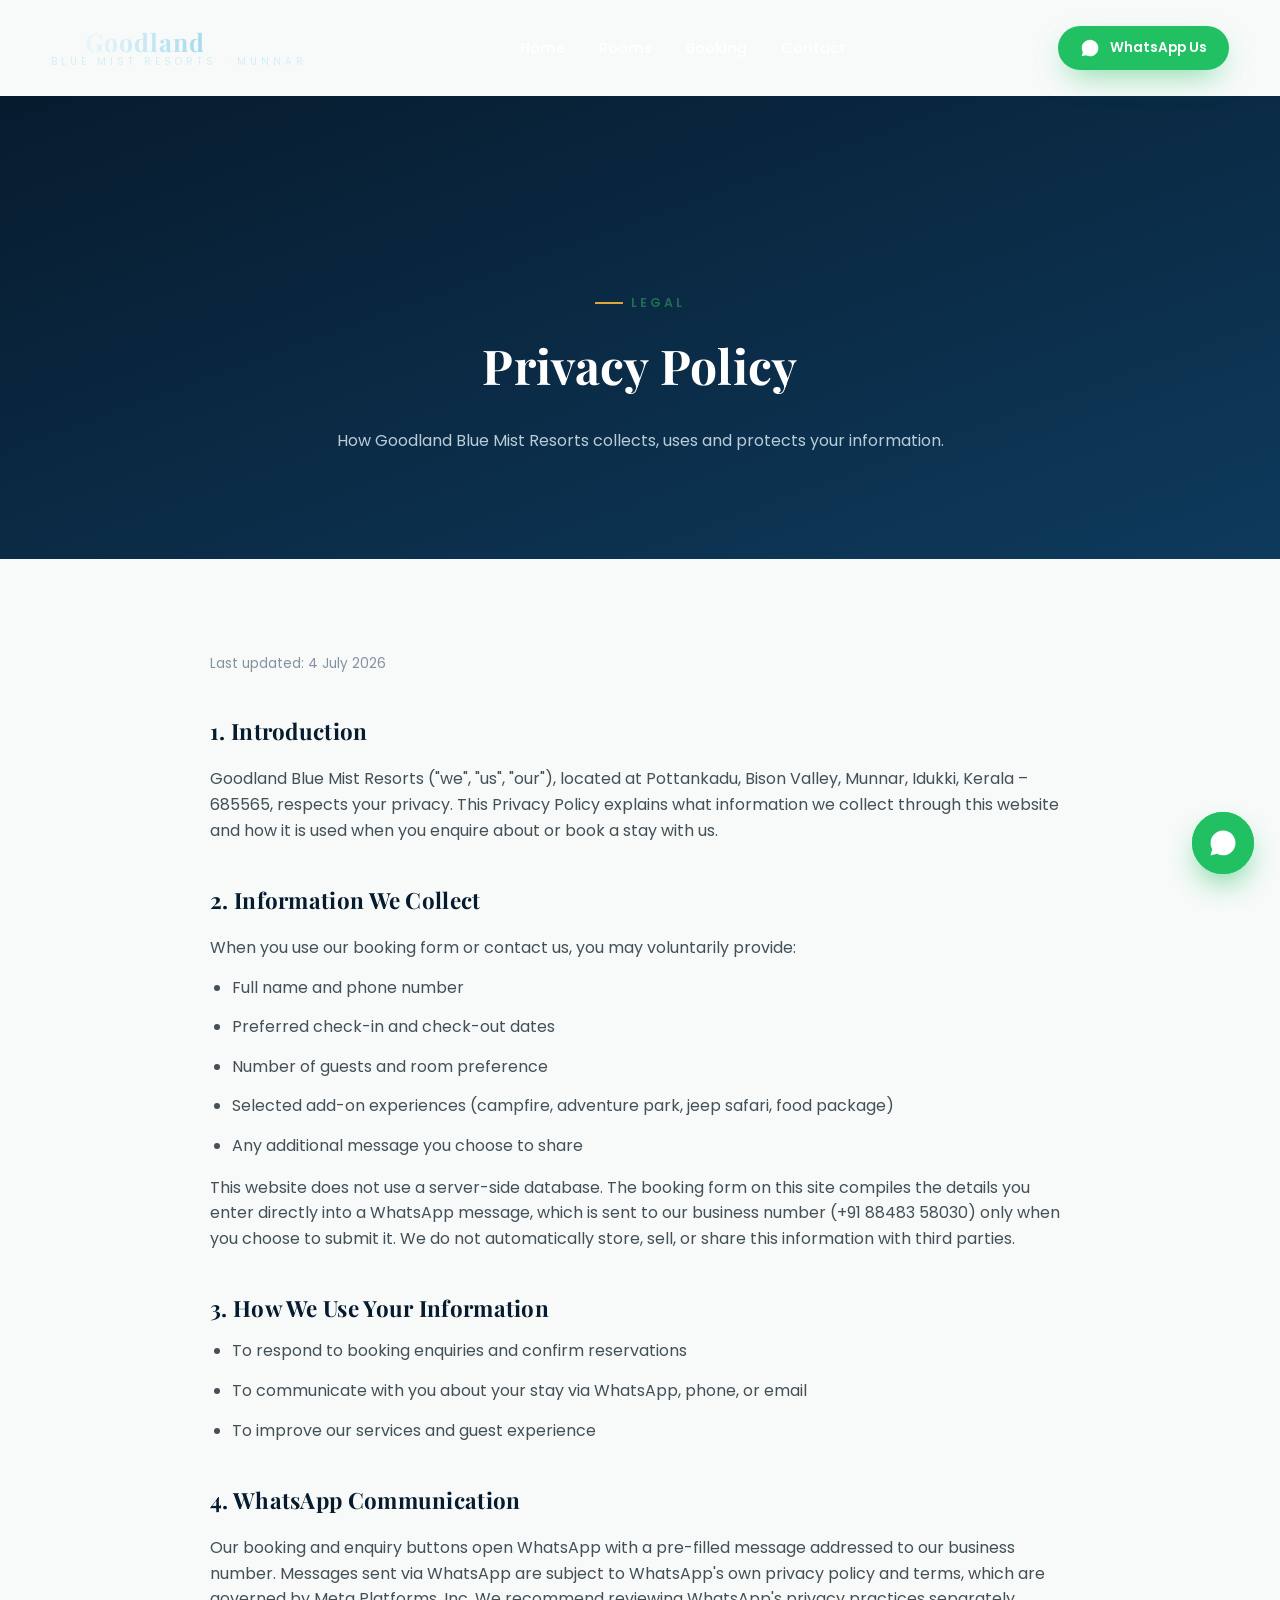
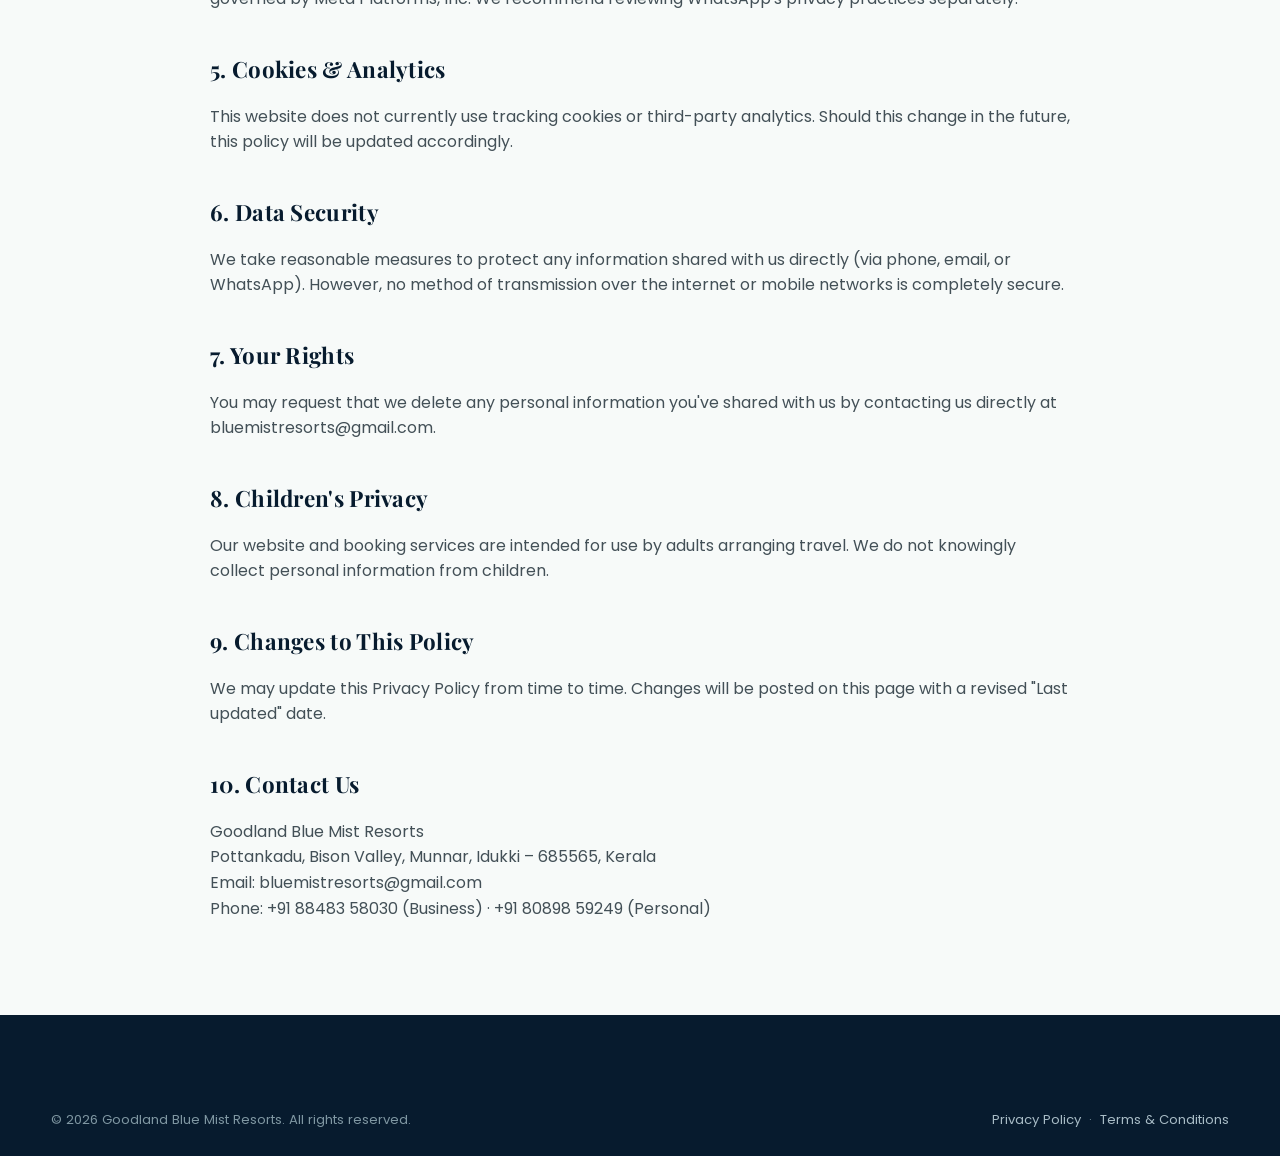
==== privacy-policy.html @ cd5b61a2 "Build animated resort website with WhatsApp booking Adds a full multi-section site for Goodland Blue" ====
<!doctype html>
<html lang="en">
<head>
<meta charset="UTF-8">
<meta name="viewport" content="width=device-width, initial-scale=1.0">
<title>Privacy Policy | Goodland Blue Mist Resorts</title>
<meta name="description" content="Privacy Policy for Goodland Blue Mist Resorts, Munnar.">
<link rel="icon" href="data:image/svg+xml,<svg xmlns=%22http://www.w3.org/2000/svg%22 viewBox=%220 0 100 100%22><text y=%22.9em%22 font-size=%2290%22>⛰️</text></svg>">
<link rel="preconnect" href="https://fonts.googleapis.com">
<link rel="preconnect" href="https://fonts.gstatic.com" crossorigin>
<link href="https://fonts.googleapis.com/css2?family=Playfair+Display:wght@600;700;800&family=Poppins:wght@300;400;500;600;700&display=swap" rel="stylesheet">
<link rel="stylesheet" href="assets/css/style.css">
</head>
<body>

<header class="scrolled" style="position:relative;">
  <div class="container nav-wrap">
    <a href="index.html" class="logo-text">
      <span class="logo-main">
        <svg class="cloud-icon" viewBox="0 0 24 24" fill="none" stroke="currentColor" stroke-width="1.6"><path d="M6.5 19a4.5 4.5 0 0 1-.5-8.98A5.5 5.5 0 0 1 16.9 8.02 4.5 4.5 0 0 1 17.5 17H6.5z"/></svg>
        Goodland
      </span>
      <span class="logo-sub">Blue Mist Resorts · Munnar</span>
    </a>
    <nav class="primary-nav">
      <ul>
        <li><a href="index.html#home">Home</a></li>
        <li><a href="index.html#rooms">Rooms</a></li>
        <li><a href="index.html#booking">Booking</a></li>
        <li><a href="index.html#contact">Contact</a></li>
      </ul>
    </nav>
    <div class="nav-actions">
      <a href="#" class="btn btn-whatsapp" data-wa-cta="Hi Goodland Blue Mist Resorts, I'd like to book a stay.">
        <svg viewBox="0 0 24 24" fill="currentColor"><path d="M12.04 2c-5.5 0-9.96 4.46-9.96 9.96 0 1.76.46 3.45 1.32 4.95L2 22l5.2-1.36a9.9 9.9 0 0 0 4.84 1.24h.01c5.5 0 9.96-4.46 9.96-9.96S17.54 2 12.04 2z"/></svg>
        WhatsApp Us
      </a>
    </div>
    <button class="burger" aria-label="Toggle menu"><span></span><span></span><span></span></button>
  </div>
</header>

<nav class="mobile-nav">
  <a href="index.html#home">Home</a>
  <a href="index.html#rooms">Rooms</a>
  <a href="index.html#booking">Booking</a>
  <a href="index.html#contact">Contact</a>
  <a href="#" class="btn btn-whatsapp" data-wa-cta="Hi Goodland Blue Mist Resorts, I'd like to book a stay.">WhatsApp Us</a>
</nav>

<section class="page-hero">
  <div class="container">
    <div class="eyebrow" style="justify-content:center;">Legal</div>
    <h1>Privacy Policy</h1>
    <p>How Goodland Blue Mist Resorts collects, uses and protects your information.</p>
  </div>
</section>

<section class="legal-content">
  <div class="container">
    <p class="updated">Last updated: 4 July 2026</p>

    <h2>1. Introduction</h2>
    <p>Goodland Blue Mist Resorts ("we", "us", "our"), located at Pottankadu, Bison Valley, Munnar, Idukki, Kerala – 685565, respects your privacy. This Privacy Policy explains what information we collect through this website and how it is used when you enquire about or book a stay with us.</p>

    <h2>2. Information We Collect</h2>
    <p>When you use our booking form or contact us, you may voluntarily provide:</p>
    <ul>
      <li>Full name and phone number</li>
      <li>Preferred check-in and check-out dates</li>
      <li>Number of guests and room preference</li>
      <li>Selected add-on experiences (campfire, adventure park, jeep safari, food package)</li>
      <li>Any additional message you choose to share</li>
    </ul>
    <p>This website does not use a server-side database. The booking form on this site compiles the details you enter directly into a WhatsApp message, which is sent to our business number (+91 88483 58030) only when you choose to submit it. We do not automatically store, sell, or share this information with third parties.</p>

    <h2>3. How We Use Your Information</h2>
    <ul>
      <li>To respond to booking enquiries and confirm reservations</li>
      <li>To communicate with you about your stay via WhatsApp, phone, or email</li>
      <li>To improve our services and guest experience</li>
    </ul>

    <h2>4. WhatsApp Communication</h2>
    <p>Our booking and enquiry buttons open WhatsApp with a pre-filled message addressed to our business number. Messages sent via WhatsApp are subject to WhatsApp's own privacy policy and terms, which are governed by Meta Platforms, Inc. We recommend reviewing WhatsApp's privacy practices separately.</p>

    <h2>5. Cookies & Analytics</h2>
    <p>This website does not currently use tracking cookies or third-party analytics. Should this change in the future, this policy will be updated accordingly.</p>

    <h2>6. Data Security</h2>
    <p>We take reasonable measures to protect any information shared with us directly (via phone, email, or WhatsApp). However, no method of transmission over the internet or mobile networks is completely secure.</p>

    <h2>7. Your Rights</h2>
    <p>You may request that we delete any personal information you've shared with us by contacting us directly at <a href="mailto:bluemistresorts@gmail.com">bluemistresorts@gmail.com</a>.</p>

    <h2>8. Children's Privacy</h2>
    <p>Our website and booking services are intended for use by adults arranging travel. We do not knowingly collect personal information from children.</p>

    <h2>9. Changes to This Policy</h2>
    <p>We may update this Privacy Policy from time to time. Changes will be posted on this page with a revised "Last updated" date.</p>

    <h2>10. Contact Us</h2>
    <p>
      Goodland Blue Mist Resorts<br>
      Pottankadu, Bison Valley, Munnar, Idukki – 685565, Kerala<br>
      Email: <a href="mailto:bluemistresorts@gmail.com">bluemistresorts@gmail.com</a><br>
      Phone: <a href="tel:+918848358030">+91 88483 58030</a> (Business) · <a href="tel:+918089859249">+91 80898 59249</a> (Personal)
    </p>
  </div>
</section>

<footer>
  <div class="container">
    <div class="footer-bottom">
      <span>&copy; <span id="year"></span> Goodland Blue Mist Resorts. All rights reserved.</span>
      <span><a href="privacy-policy.html">Privacy Policy</a> &nbsp;·&nbsp; <a href="terms.html">Terms &amp; Conditions</a></span>
    </div>
  </div>
</footer>

<a href="#" class="wa-float" data-wa-cta="Hi Goodland Blue Mist Resorts, I'd like to book a stay." aria-label="Chat on WhatsApp">
  <svg viewBox="0 0 24 24" fill="currentColor"><path d="M12.04 2c-5.5 0-9.96 4.46-9.96 9.96 0 1.76.46 3.45 1.32 4.95L2 22l5.2-1.36a9.9 9.9 0 0 0 4.84 1.24h.01c5.5 0 9.96-4.46 9.96-9.96S17.54 2 12.04 2z"/></svg>
</a>

<script src="assets/js/main.js"></script>
</body>
</html>
---- assets/css/style.css ----
/* ============================================================
   Goodland Blue Mist Resorts — main stylesheet
   ============================================================ */

:root {
  --deep: #071b2e;
  --deep-2: #0e3a5c;
  --mist: #8fd3e8;
  --mist-soft: #cdeef5;
  --gold: #e0a63a;
  --gold-soft: #f3cd82;
  --forest: #1f6f54;
  --ink: #10222f;
  --paper: #f7faf9;
  --paper-2: #eef4f3;
  --white: #ffffff;
  --shadow: 0 20px 50px -20px rgba(7, 27, 46, 0.35);
  --radius: 18px;
  --ease: cubic-bezier(.2,.7,.2,1);
  --wa-number: 918848358030;
}

* { box-sizing: border-box; }
html { scroll-behavior: smooth; }

body {
  margin: 0;
  font-family: 'Poppins', 'Segoe UI', system-ui, -apple-system, sans-serif;
  color: var(--ink);
  background: var(--paper);
  overflow-x: hidden;
  line-height: 1.6;
}

h1, h2, h3, h4 {
  font-family: 'Playfair Display', Georgia, 'Times New Roman', serif;
  margin: 0 0 .5em;
  color: var(--deep);
  letter-spacing: .3px;
}

a { text-decoration: none; color: inherit; }
ul { margin: 0; padding: 0; list-style: none; }
img { max-width: 100%; display: block; }
button { font-family: inherit; cursor: pointer; }

.container {
  width: min(1180px, 92%);
  margin: 0 auto;
}

.section {
  padding: 110px 0;
  position: relative;
}
.section-alt { background: var(--paper-2); }
.section-dark {
  background: linear-gradient(180deg, var(--deep) 0%, #0a2942 100%);
  color: #dbe9f2;
}
.section-dark h2, .section-dark h3 { color: #fff; }

.eyebrow {
  display: inline-flex;
  align-items: center;
  gap: 8px;
  font-size: .78rem;
  font-weight: 600;
  letter-spacing: 3px;
  text-transform: uppercase;
  color: var(--forest);
  margin-bottom: 14px;
}
.eyebrow::before {
  content: "";
  width: 28px;
  height: 2px;
  background: var(--gold);
  display: inline-block;
}
.section-dark .eyebrow { color: var(--mist); }

.section-head {
  max-width: 640px;
  margin: 0 auto 60px;
  text-align: center;
}
.section-head h2 { font-size: clamp(1.9rem, 3.4vw, 2.7rem); }
.section-head p { color: #4a5b62; font-size: 1.05rem; }
.section-dark .section-head p { color: #b9cdd8; }

/* ---------------- Buttons ---------------- */
.btn {
  display: inline-flex;
  align-items: center;
  gap: 10px;
  padding: 15px 30px;
  border-radius: 100px;
  font-weight: 600;
  font-size: .95rem;
  border: none;
  transition: transform .35s var(--ease), box-shadow .35s var(--ease), background .35s;
  white-space: nowrap;
}
.btn-gold {
  background: linear-gradient(135deg, var(--gold-soft), var(--gold));
  color: var(--deep);
  box-shadow: 0 12px 30px -10px rgba(224, 166, 58, .7);
}
.btn-gold:hover { transform: translateY(-3px) scale(1.02); box-shadow: 0 18px 36px -12px rgba(224, 166, 58, .85); }

.btn-whatsapp {
  background: #21c063;
  color: #fff;
  box-shadow: 0 12px 30px -10px rgba(33, 192, 99, .65);
}
.btn-whatsapp:hover { transform: translateY(-3px) scale(1.02); box-shadow: 0 18px 36px -12px rgba(33, 192, 99, .8); }

.btn-outline {
  background: transparent;
  color: inherit;
  border: 1.5px solid rgba(255,255,255,.6);
}
.btn-outline:hover { background: rgba(255,255,255,.12); transform: translateY(-3px); }

.btn-outline-dark {
  border: 1.5px solid rgba(7,27,46,.25);
  color: var(--deep);
}
.btn-outline-dark:hover { background: rgba(7,27,46,.06); transform: translateY(-3px); }

.btn-block { width: 100%; justify-content: center; }
.btn svg { width: 20px; height: 20px; flex-shrink: 0; }

/* ---------------- Mist decoration ---------------- */
.mist-layer {
  position: absolute;
  inset: 0;
  overflow: hidden;
  pointer-events: none;
  z-index: 0;
}
.mist-blob {
  position: absolute;
  border-radius: 50%;
  filter: blur(60px);
  opacity: .55;
  background: radial-gradient(circle at 30% 30%, rgba(143,211,232,.9), rgba(143,211,232,0) 70%);
  animation: driftMist 22s ease-in-out infinite;
}
.mist-blob.b2 { animation-duration: 28s; animation-delay: -6s; background: radial-gradient(circle at 30% 30%, rgba(224,166,58,.5), rgba(224,166,58,0) 70%); }
.mist-blob.b3 { animation-duration: 34s; animation-delay: -12s; }

@keyframes driftMist {
  0%   { transform: translate(0, 0) scale(1); }
  33%  { transform: translate(4%, -6%) scale(1.08); }
  66%  { transform: translate(-5%, 4%) scale(.96); }
  100% { transform: translate(0, 0) scale(1); }
}

/* ---------------- Preloader ---------------- */
#preloader {
  position: fixed;
  inset: 0;
  z-index: 9999;
  background: var(--deep);
  display: flex;
  align-items: center;
  justify-content: center;
  transition: opacity .6s ease, visibility .6s ease;
}
#preloader.hide { opacity: 0; visibility: hidden; }
.preloader-logo {
  font-family: 'Playfair Display', serif;
  font-size: 1.6rem;
  color: #fff;
  letter-spacing: 2px;
  display: flex;
  flex-direction: column;
  align-items: center;
  gap: 14px;
}
.preloader-ring {
  width: 46px; height: 46px;
  border-radius: 50%;
  border: 3px solid rgba(143,211,232,.25);
  border-top-color: var(--mist);
  animation: spin 1s linear infinite;
}
@keyframes spin { to { transform: rotate(360deg); } }

/* ---------------- Header ---------------- */
header {
  position: fixed;
  top: 0; left: 0; right: 0;
  z-index: 1000;
  padding: 26px 0;
  transition: background .4s var(--ease), padding .4s var(--ease), box-shadow .4s var(--ease);
}
header.scrolled {
  background: rgba(7, 27, 46, .92);
  backdrop-filter: blur(10px);
  padding: 14px 0;
  box-shadow: 0 8px 30px -14px rgba(0,0,0,.5);
}
.nav-wrap {
  display: flex;
  align-items: center;
  justify-content: space-between;
  gap: 20px;
}

.logo-text {
  display: flex;
  flex-direction: column;
  line-height: 1.05;
}
.logo-main {
  font-family: 'Playfair Display', serif;
  font-weight: 700;
  font-size: 1.55rem;
  letter-spacing: 1px;
  background: linear-gradient(100deg, #fff 0%, var(--mist) 25%, var(--gold-soft) 50%, var(--mist) 75%, #fff 100%);
  background-size: 300% auto;
  -webkit-background-clip: text;
  background-clip: text;
  color: transparent;
  animation: shimmer 6s linear infinite;
  display: flex;
  align-items: center;
  gap: 8px;
}
.logo-main .cloud-icon {
  width: 26px; height: 26px;
  animation: floaty 4s ease-in-out infinite;
  flex-shrink: 0;
}
.logo-sub {
  font-size: .62rem;
  letter-spacing: 4px;
  text-transform: uppercase;
  color: var(--mist-soft);
  opacity: .85;
  margin-top: 2px;
}
@keyframes shimmer {
  0% { background-position: 0% 50%; }
  100% { background-position: 300% 50%; }
}
@keyframes floaty {
  0%, 100% { transform: translateY(0); }
  50% { transform: translateY(-5px); }
}

nav.primary-nav ul { display: flex; gap: 34px; align-items: center; }
nav.primary-nav a {
  color: #fff;
  font-size: .92rem;
  font-weight: 500;
  position: relative;
  padding: 6px 0;
}
nav.primary-nav a::after {
  content: "";
  position: absolute;
  left: 0; bottom: -2px;
  width: 0; height: 2px;
  background: var(--gold);
  transition: width .35s var(--ease);
}
nav.primary-nav a:hover::after, nav.primary-nav a.active::after { width: 100%; }

.nav-actions { display: flex; align-items: center; gap: 16px; }
.nav-actions .btn { padding: 11px 22px; font-size: .85rem; }

.burger {
  display: none;
  width: 34px; height: 24px;
  position: relative;
  background: none;
  border: none;
  z-index: 1200;
}
.burger span {
  position: absolute;
  left: 0; right: 0;
  height: 2px;
  background: #fff;
  border-radius: 2px;
  transition: transform .35s var(--ease), opacity .3s;
}
.burger span:nth-child(1) { top: 0; }
.burger span:nth-child(2) { top: 11px; }
.burger span:nth-child(3) { top: 22px; }
.burger.open span:nth-child(1) { transform: translateY(11px) rotate(45deg); }
.burger.open span:nth-child(2) { opacity: 0; }
.burger.open span:nth-child(3) { transform: translateY(-11px) rotate(-45deg); }

.mobile-nav {
  position: fixed;
  inset: 0;
  background: var(--deep);
  z-index: 1100;
  display: flex;
  flex-direction: column;
  align-items: center;
  justify-content: center;
  gap: 30px;
  transform: translateY(-100%);
  transition: transform .5s var(--ease);
}
.mobile-nav.open { transform: translateY(0); }
.mobile-nav a { color: #fff; font-size: 1.4rem; font-family: 'Playfair Display', serif; }
.mobile-nav .btn { margin-top: 10px; }

/* ---------------- Hero ---------------- */
.hero {
  position: relative;
  min-height: 100svh;
  display: flex;
  align-items: center;
  overflow: hidden;
  color: #fff;
}
.hero-slides {
  position: absolute; inset: 0;
  z-index: -2;
}
.hero-slide {
  position: absolute; inset: 0;
  background-size: cover;
  background-position: center;
  opacity: 0;
  transform: scale(1.12);
  transition: opacity 1.8s ease;
  animation: kenburns 16s ease-in-out infinite;
}
.hero-slide.active { opacity: 1; z-index: -1; }
@keyframes kenburns {
  0% { transform: scale(1.12) translate(0,0); }
  50% { transform: scale(1.22) translate(-1.5%, -1%); }
  100% { transform: scale(1.12) translate(0,0); }
}
.hero::before {
  content: "";
  position: absolute; inset: 0;
  background: linear-gradient(180deg, rgba(7,27,46,.55) 0%, rgba(7,27,46,.45) 45%, rgba(7,27,46,.92) 100%);
  z-index: -1;
}
.hero-mist-svg {
  position: absolute;
  bottom: -2px; left: 0; right: 0;
  z-index: -1;
  opacity: .9;
}
.hero-content {
  padding-top: 90px;
  text-align: center;
  margin: 0 auto;
  max-width: 820px;
}
.hero-badge {
  display: inline-flex;
  align-items: center;
  gap: 8px;
  background: rgba(255,255,255,.12);
  border: 1px solid rgba(255,255,255,.25);
  padding: 8px 18px;
  border-radius: 100px;
  font-size: .8rem;
  letter-spacing: 2px;
  text-transform: uppercase;
  backdrop-filter: blur(6px);
  margin-bottom: 26px;
  animation: fadeUp 1s var(--ease) both;
}
.hero-title {
  font-size: clamp(2.6rem, 6.4vw, 5rem);
  color: #fff;
  font-weight: 700;
  animation: fadeUp 1s .15s var(--ease) both;
}
.hero-title .accent {
  background: linear-gradient(100deg, var(--mist), var(--gold-soft), var(--mist));
  background-size: 300% auto;
  -webkit-background-clip: text;
  background-clip: text;
  color: transparent;
  animation: shimmer 7s linear infinite;
  display: block;
}
.hero-sub {
  font-size: clamp(1rem, 1.6vw, 1.25rem);
  color: #d9e8ee;
  max-width: 560px;
  margin: 22px auto 40px;
  animation: fadeUp 1s .3s var(--ease) both;
}
.hero-ctas {
  display: flex;
  gap: 18px;
  justify-content: center;
  flex-wrap: wrap;
  animation: fadeUp 1s .45s var(--ease) both;
}
.hero-scroll {
  position: absolute;
  bottom: 40px; left: 50%;
  transform: translateX(-50%);
  display: flex; flex-direction: column; align-items: center; gap: 8px;
  font-size: .72rem; letter-spacing: 3px; text-transform: uppercase;
  color: rgba(255,255,255,.75);
  animation: fadeUp 1s .6s var(--ease) both;
}
.hero-scroll .line { width: 1px; height: 40px; background: linear-gradient(180deg, rgba(255,255,255,.9), transparent); animation: scrollLine 2s ease-in-out infinite; }
@keyframes scrollLine { 0% { transform: scaleY(0); transform-origin: top; } 50% { transform: scaleY(1); transform-origin: top; } 51% { transform-origin: bottom; } 100% { transform: scaleY(0); transform-origin: bottom; } }

@keyframes fadeUp {
  from { opacity: 0; transform: translateY(26px); }
  to { opacity: 1; transform: translateY(0); }
}

/* stat strip */
.stats-strip {
  position: relative;
  z-index: 2;
  background: var(--white);
  box-shadow: var(--shadow);
  border-radius: var(--radius);
  margin-top: -70px;
  padding: 40px clamp(20px, 4vw, 60px);
  display: grid;
  grid-template-columns: repeat(4, 1fr);
  gap: 20px;
  text-align: center;
}
.stat h3 {
  font-size: clamp(1.7rem, 3vw, 2.4rem);
  color: var(--deep-2);
  margin-bottom: 4px;
}
.stat span { color: #5b6b72; font-size: .85rem; letter-spacing: .5px; }

/* ---------------- Reveal ---------------- */
.reveal { opacity: 0; transform: translateY(36px); transition: opacity .9s var(--ease), transform .9s var(--ease); }
.reveal.in { opacity: 1; transform: translateY(0); }
.reveal-scale { opacity: 0; transform: scale(.92); transition: opacity .8s var(--ease), transform .8s var(--ease); }
.reveal-scale.in { opacity: 1; transform: scale(1); }
.stagger.in > * { transition-delay: calc(var(--i, 0) * 90ms); }

/* ---------------- About ---------------- */
.about-grid {
  display: grid;
  grid-template-columns: 1.05fr 1fr;
  gap: 60px;
  align-items: center;
}
.about-media { position: relative; }
.about-media .frame-main { border-radius: var(--radius); overflow: hidden; box-shadow: var(--shadow); }
.about-media .frame-main img { transition: transform .8s var(--ease); }
.about-media:hover .frame-main img { transform: scale(1.06); }
.about-media .frame-float {
  position: absolute;
  width: 46%;
  bottom: -36px; right: -30px;
  border-radius: 14px;
  overflow: hidden;
  border: 6px solid var(--paper);
  box-shadow: var(--shadow);
  animation: floaty 6s ease-in-out infinite;
}
.about-text p { color: #435057; margin-bottom: 18px; }
.about-list { display: grid; gap: 14px; margin: 26px 0 32px; }
.about-list li { display: flex; align-items: center; gap: 12px; font-weight: 500; color: var(--deep-2); }
.about-list svg { width: 22px; height: 22px; color: var(--forest); flex-shrink: 0; }
.location-pill {
  display: inline-flex; align-items: center; gap: 10px;
  background: var(--paper-2); padding: 10px 18px; border-radius: 100px;
  font-size: .85rem; color: var(--deep-2); font-weight: 500; margin-bottom: 20px;
}
.location-pill svg { width: 18px; height: 18px; color: var(--gold); }

/* ---------------- Experiences ---------------- */
.exp-grid {
  display: grid;
  grid-template-columns: repeat(5, 1fr);
  gap: 22px;
}
.exp-card {
  background: var(--white);
  border-radius: var(--radius);
  padding: 34px 24px;
  text-align: center;
  box-shadow: 0 14px 34px -18px rgba(7,27,46,.18);
  transition: transform .45s var(--ease), box-shadow .45s var(--ease);
  position: relative;
  overflow: hidden;
}
.exp-card::before {
  content: "";
  position: absolute; inset: 0;
  background: linear-gradient(160deg, rgba(143,211,232,.12), rgba(224,166,58,.08));
  opacity: 0;
  transition: opacity .4s;
}
.exp-card:hover { transform: translateY(-10px); box-shadow: 0 26px 46px -18px rgba(7,27,46,.28); }
.exp-card:hover::before { opacity: 1; }
.exp-icon {
  width: 74px; height: 74px;
  margin: 0 auto 20px;
  border-radius: 50%;
  display: flex; align-items: center; justify-content: center;
  background: linear-gradient(135deg, var(--mist-soft), var(--paper-2));
  color: var(--deep-2);
  transition: transform .5s var(--ease), background .5s;
  position: relative;
  z-index: 1;
}
.exp-card:hover .exp-icon { transform: rotate(-8deg) scale(1.1); background: linear-gradient(135deg, var(--gold-soft), var(--mist-soft)); }
.exp-icon svg { width: 34px; height: 34px; }
.exp-card h3 { font-size: 1.1rem; position: relative; z-index: 1; }
.exp-card p { color: #5c6a70; font-size: .88rem; margin-bottom: 18px; position: relative; z-index: 1; }
.exp-link { font-size: .82rem; font-weight: 600; color: var(--forest); display: inline-flex; align-items: center; gap: 6px; position: relative; z-index: 1; }
.exp-link svg { width: 16px; height: 16px; transition: transform .3s; }
.exp-card:hover .exp-link svg { transform: translateX(4px); }

/* ---------------- Rooms ---------------- */
.room-tabs { display: flex; justify-content: center; gap: 10px; margin-bottom: 46px; flex-wrap: wrap; }
.room-tab {
  padding: 10px 22px; border-radius: 100px; border: 1.5px solid rgba(7,27,46,.15);
  background: transparent; font-weight: 600; font-size: .85rem; color: var(--deep-2);
  transition: all .35s var(--ease);
}
.room-tab.active, .room-tab:hover { background: var(--deep-2); color: #fff; border-color: var(--deep-2); }

.gallery-grid {
  display: grid;
  grid-template-columns: repeat(4, 1fr);
  grid-auto-rows: 190px;
  gap: 16px;
}
.gallery-grid figure {
  position: relative;
  overflow: hidden;
  border-radius: 14px;
  margin: 0;
  cursor: pointer;
  grid-column: span 1;
  grid-row: span 1;
}
.gallery-grid figure.wide { grid-column: span 2; }
.gallery-grid figure.tall { grid-row: span 2; }
.gallery-grid img {
  width: 100%; height: 100%; object-fit: cover;
  transition: transform .7s var(--ease), filter .5s;
}
.gallery-grid figure:hover img { transform: scale(1.1); }
.gallery-grid figcaption {
  position: absolute; left: 0; right: 0; bottom: 0;
  padding: 16px;
  background: linear-gradient(180deg, transparent, rgba(7,27,46,.85));
  color: #fff; font-size: .85rem; font-weight: 500;
  transform: translateY(100%);
  transition: transform .4s var(--ease);
}
.gallery-grid figure:hover figcaption { transform: translateY(0); }
.gallery-grid .zoom-hint {
  position: absolute; top: 14px; right: 14px;
  width: 34px; height: 34px; border-radius: 50%;
  background: rgba(255,255,255,.85);
  display: flex; align-items: center; justify-content: center;
  opacity: 0; transform: scale(.7);
  transition: all .35s var(--ease);
}
.gallery-grid figure:hover .zoom-hint { opacity: 1; transform: scale(1); }
.gallery-grid .zoom-hint svg { width: 16px; height: 16px; color: var(--deep); }

.room-panel { display: none; }
.room-panel.active { display: grid; }

/* ---------------- Amenities strip in rooms ---------------- */
.amenity-row {
  display: flex;
  flex-wrap: wrap;
  gap: 14px;
  justify-content: center;
  margin-top: 50px;
}
.amenity-chip {
  display: flex; align-items: center; gap: 10px;
  background: var(--white); padding: 12px 20px; border-radius: 100px;
  box-shadow: 0 8px 22px -14px rgba(7,27,46,.25);
  font-size: .85rem; font-weight: 500; color: var(--deep-2);
}
.amenity-chip svg { width: 20px; height: 20px; color: var(--gold); }

/* ---------------- Lightbox ---------------- */
.lightbox {
  position: fixed; inset: 0; z-index: 3000;
  background: rgba(3,12,20,.94);
  display: flex; align-items: center; justify-content: center;
  opacity: 0; visibility: hidden;
  transition: opacity .35s ease, visibility .35s ease;
}
.lightbox.open { opacity: 1; visibility: visible; }
.lightbox img { max-width: 88vw; max-height: 82vh; border-radius: 10px; box-shadow: 0 30px 60px rgba(0,0,0,.5); }
.lightbox-close, .lightbox-nav {
  position: absolute;
  background: rgba(255,255,255,.1);
  border: 1px solid rgba(255,255,255,.25);
  color: #fff;
  width: 46px; height: 46px;
  border-radius: 50%;
  display: flex; align-items: center; justify-content: center;
  transition: background .3s;
}
.lightbox-close:hover, .lightbox-nav:hover { background: rgba(255,255,255,.25); }
.lightbox-close { top: 26px; right: 26px; }
.lightbox-nav.prev { left: 26px; top: 50%; transform: translateY(-50%); }
.lightbox-nav.next { right: 26px; top: 50%; transform: translateY(-50%); }
.lightbox-nav svg, .lightbox-close svg { width: 22px; height: 22px; }

/* ---------------- Booking ---------------- */
.booking-wrap {
  display: grid;
  grid-template-columns: .9fr 1.1fr;
  gap: 0;
  border-radius: 24px;
  overflow: hidden;
  box-shadow: var(--shadow);
}
.booking-info {
  background: linear-gradient(160deg, var(--deep) 0%, var(--deep-2) 100%);
  color: #fff;
  padding: 56px 44px;
  position: relative;
}
.booking-info h3 { color: #fff; font-size: 1.7rem; }
.booking-info p { color: #c9dbe4; margin-bottom: 30px; }
.booking-contact { display: grid; gap: 20px; margin-bottom: 30px; }
.booking-contact li, .booking-contact a { display: flex; align-items: center; gap: 14px; }
.booking-contact .ic {
  width: 42px; height: 42px; border-radius: 50%;
  background: rgba(255,255,255,.1);
  display: flex; align-items: center; justify-content: center;
  flex-shrink: 0;
}
.booking-contact .ic svg { width: 20px; height: 20px; color: var(--mist); }
.booking-contact .label { font-size: .72rem; text-transform: uppercase; letter-spacing: 1.5px; color: #9fc0cd; }
.booking-contact .value { font-weight: 600; }

.booking-form {
  background: var(--white);
  padding: 56px 44px;
}
.form-row { display: grid; grid-template-columns: 1fr 1fr; gap: 18px; margin-bottom: 18px; }
.field { display: flex; flex-direction: column; gap: 8px; }
.field label { font-size: .8rem; font-weight: 600; color: var(--deep-2); }
.field input, .field select, .field textarea {
  padding: 13px 16px;
  border-radius: 10px;
  border: 1.5px solid #e0e6e8;
  font-family: inherit;
  font-size: .92rem;
  background: var(--paper);
  transition: border-color .3s, box-shadow .3s;
}
.field input:focus, .field select:focus, .field textarea:focus {
  outline: none;
  border-color: var(--mist);
  box-shadow: 0 0 0 4px rgba(143,211,232,.25);
}
.checkbox-grid { display: grid; grid-template-columns: 1fr 1fr; gap: 10px; margin: 6px 0 22px; }
.checkbox-item {
  display: flex; align-items: center; gap: 10px;
  padding: 11px 14px; border-radius: 10px; border: 1.5px solid #e0e6e8;
  font-size: .85rem; font-weight: 500; color: var(--deep-2);
  cursor: pointer; transition: border-color .3s, background .3s;
}
.checkbox-item:hover { border-color: var(--mist); }
.checkbox-item input { accent-color: var(--forest); width: 17px; height: 17px; }
.checkbox-item.checked { border-color: var(--forest); background: rgba(31,111,84,.06); }
.form-foot { display: flex; align-items: center; justify-content: space-between; gap: 20px; flex-wrap: wrap; margin-top: 6px; }
.form-note { font-size: .78rem; color: #7c8890; max-width: 320px; }
.form-success {
  display: none;
  align-items: center;
  gap: 12px;
  background: rgba(33,192,99,.1);
  border: 1px solid rgba(33,192,99,.35);
  color: #1a7a44;
  padding: 14px 18px;
  border-radius: 12px;
  font-size: .88rem;
  font-weight: 500;
  margin-top: 18px;
}
.form-success.show { display: flex; }
.form-success svg { width: 20px; height: 20px; flex-shrink: 0; }

/* ---------------- Testimonials ---------------- */
.testi-track {
  display: flex;
  gap: 24px;
  overflow-x: auto;
  scroll-snap-type: x mandatory;
  padding-bottom: 10px;
  scrollbar-width: none;
}
.testi-track::-webkit-scrollbar { display: none; }
.testi-card {
  scroll-snap-align: start;
  flex: 0 0 min(380px, 85vw);
  background: var(--white);
  border-radius: var(--radius);
  padding: 32px;
  box-shadow: 0 14px 34px -18px rgba(7,27,46,.18);
}
.testi-stars { color: var(--gold); letter-spacing: 2px; margin-bottom: 14px; }
.testi-card p { color: #435057; font-style: italic; margin-bottom: 20px; }
.testi-person { display: flex; align-items: center; gap: 12px; }
.testi-avatar {
  width: 44px; height: 44px; border-radius: 50%;
  background: linear-gradient(135deg, var(--mist-soft), var(--gold-soft));
  display: flex; align-items: center; justify-content: center;
  font-weight: 700; color: var(--deep);
}
.testi-person strong { display: block; font-size: .9rem; color: var(--deep-2); }
.testi-person span { font-size: .78rem; color: #8492a0; }

/* ---------------- Map / Contact ---------------- */
.contact-grid { display: grid; grid-template-columns: 1fr 1fr; gap: 40px; align-items: stretch; }
.map-frame { border-radius: var(--radius); overflow: hidden; box-shadow: var(--shadow); min-height: 420px; }
.map-frame iframe { width: 100%; height: 100%; min-height: 420px; border: 0; }
.contact-cards { display: grid; gap: 18px; }
.contact-card {
  background: var(--white); border-radius: 16px; padding: 26px;
  display: flex; gap: 18px; align-items: flex-start;
  box-shadow: 0 10px 26px -16px rgba(7,27,46,.2);
  transition: transform .35s var(--ease);
}
.contact-card:hover { transform: translateY(-4px); }
.contact-card .ic {
  width: 48px; height: 48px; border-radius: 12px; flex-shrink: 0;
  background: linear-gradient(135deg, var(--mist-soft), var(--paper-2));
  display: flex; align-items: center; justify-content: center;
}
.contact-card .ic svg { width: 22px; height: 22px; color: var(--deep-2); }
.contact-card h4 { margin-bottom: 4px; font-size: 1.02rem; }
.contact-card p, .contact-card a { color: #52616a; font-size: .92rem; display: block; }
.contact-card a:hover { color: var(--forest); }

/* ---------------- Footer ---------------- */
footer {
  background: var(--deep);
  color: #b7ccd6;
  padding: 70px 0 26px;
}
.footer-grid {
  display: grid;
  grid-template-columns: 1.4fr 1fr 1fr 1.1fr;
  gap: 40px;
  padding-bottom: 46px;
  border-bottom: 1px solid rgba(255,255,255,.08);
}
.footer-brand p { color: #9db3bd; margin: 16px 0 20px; font-size: .92rem; }
.footer-social { display: flex; gap: 12px; }
.footer-social a {
  width: 38px; height: 38px; border-radius: 50%;
  background: rgba(255,255,255,.08);
  display: flex; align-items: center; justify-content: center;
  transition: background .3s, transform .3s;
}
.footer-social a:hover { background: var(--forest); transform: translateY(-3px); }
.footer-social svg { width: 17px; height: 17px; }
.footer-col h4 { color: #fff; font-size: 1rem; margin-bottom: 18px; }
.footer-col ul { display: grid; gap: 11px; }
.footer-col a { color: #a8bcc6; font-size: .9rem; transition: color .3s, padding-left .3s; }
.footer-col a:hover { color: var(--mist); padding-left: 4px; }
.footer-bottom {
  padding-top: 24px;
  display: flex; justify-content: space-between; align-items: center;
  flex-wrap: wrap; gap: 10px;
  font-size: .82rem; color: #7f97a2;
}
.footer-bottom a { color: #a8bcc6; }
.footer-bottom a:hover { color: var(--mist); }

/* ---------------- Floating WhatsApp ---------------- */
.wa-float {
  position: fixed;
  right: 26px; bottom: 26px;
  z-index: 900;
  width: 62px; height: 62px;
  border-radius: 50%;
  background: #21c063;
  display: flex; align-items: center; justify-content: center;
  box-shadow: 0 14px 30px -8px rgba(33,192,99,.7);
  animation: pulseWa 2.4s ease-in-out infinite;
}
.wa-float svg { width: 30px; height: 30px; color: #fff; }
.wa-float::before {
  content: "";
  position: absolute; inset: 0; border-radius: 50%;
  border: 2px solid #21c063;
  animation: pulseRing 2.4s ease-out infinite;
}
@keyframes pulseWa { 0%, 100% { transform: scale(1); } 50% { transform: scale(1.06); } }
@keyframes pulseRing { 0% { transform: scale(1); opacity: .7; } 100% { transform: scale(1.7); opacity: 0; } }

/* ---------------- Simple page (privacy/terms) ---------------- */
.page-hero {
  padding: 190px 0 90px;
  background: linear-gradient(160deg, var(--deep), var(--deep-2));
  color: #fff;
  text-align: center;
}
.page-hero h1 { color: #fff; font-size: clamp(2rem, 4vw, 3rem); }
.page-hero p { color: #b9cdd8; }
.legal-content { padding: 80px 0; }
.legal-content .container { max-width: 860px; }
.legal-content h2 { margin-top: 40px; font-size: 1.4rem; }
.legal-content h2:first-child { margin-top: 0; }
.legal-content p, .legal-content li { color: #435057; margin-bottom: 14px; }
.legal-content ul { padding-left: 22px; list-style: disc; }
.legal-content .updated { color: #8492a0; font-size: .85rem; margin-bottom: 40px; }

/* ---------------- Responsive ---------------- */
@media (max-width: 1024px) {
  .exp-grid { grid-template-columns: repeat(3, 1fr); }
  .about-grid { grid-template-columns: 1fr; }
  .about-media { margin-bottom: 60px; }
  .booking-wrap { grid-template-columns: 1fr; }
  .contact-grid { grid-template-columns: 1fr; }
  .stats-strip { grid-template-columns: repeat(2, 1fr); }
  .footer-grid { grid-template-columns: 1fr 1fr; }
}

@media (max-width: 768px) {
  nav.primary-nav, .nav-actions .btn-outline { display: none; }
  .burger { display: block; }
  .exp-grid { grid-template-columns: 1fr 1fr; }
  .gallery-grid { grid-template-columns: repeat(2, 1fr); grid-auto-rows: 160px; }
  .gallery-grid figure.wide { grid-column: span 2; }
  .form-row { grid-template-columns: 1fr; }
  .checkbox-grid { grid-template-columns: 1fr; }
  .section { padding: 80px 0; }
  .booking-info, .booking-form { padding: 40px 26px; }
}

@media (max-width: 520px) {
  .exp-grid { grid-template-columns: 1fr; }
  .stats-strip { grid-template-columns: 1fr 1fr; padding: 30px 20px; }
  .hero-ctas { flex-direction: column; width: 100%; }
  .hero-ctas .btn { width: 100%; justify-content: center; }
  .footer-grid { grid-template-columns: 1fr; }
}

@media (prefers-reduced-motion: reduce) {
  * { animation-duration: .001ms !important; animation-iteration-count: 1 !important; transition-duration: .001ms !important; scroll-behavior: auto !important; }
}
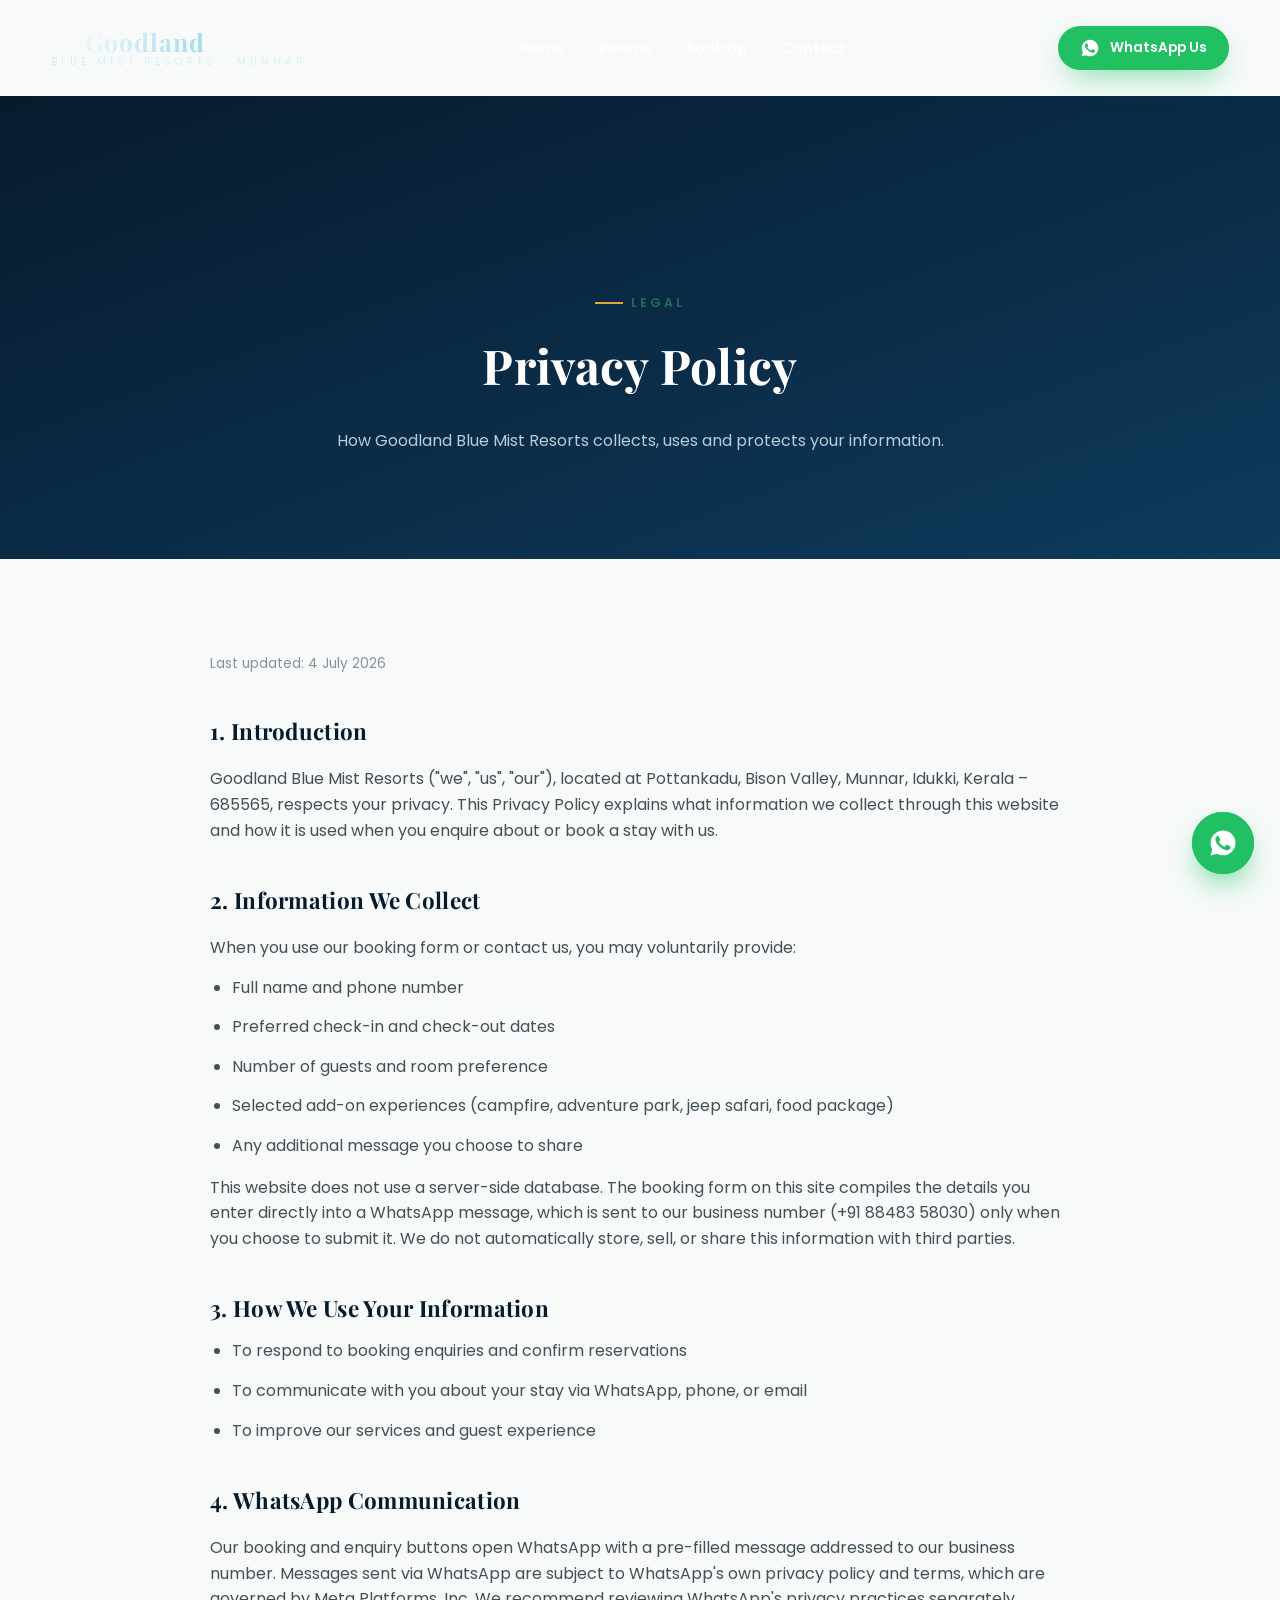
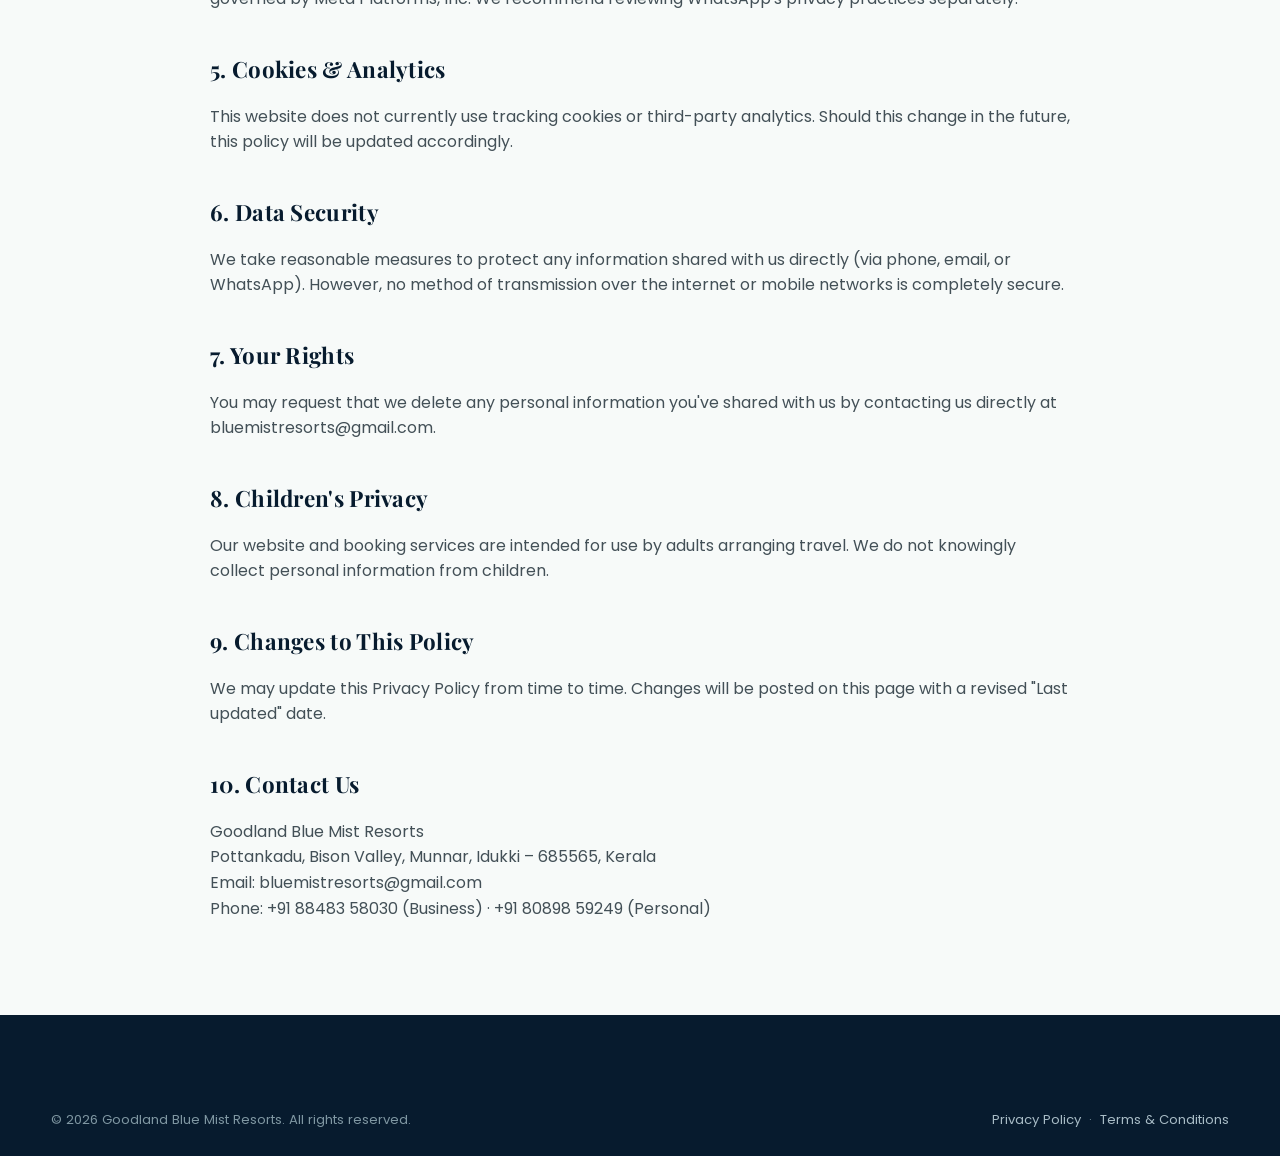
==== commit b108e403: "Add app-like mobile experience and Docker deployment Mobile: adds a fixed bottom tab bar (Home/Rooms" ====
--- a/privacy-policy.html
+++ b/privacy-policy.html
@@ -2,9 +2,15 @@
 <html lang="en">
 <head>
 <meta charset="UTF-8">
-<meta name="viewport" content="width=device-width, initial-scale=1.0">
+<meta name="viewport" content="width=device-width, initial-scale=1.0, viewport-fit=cover">
 <title>Privacy Policy | Goodland Blue Mist Resorts</title>
 <meta name="description" content="Privacy Policy for Goodland Blue Mist Resorts, Munnar.">
+<meta name="theme-color" content="#071b2e">
+<meta name="mobile-web-app-capable" content="yes">
+<meta name="apple-mobile-web-app-capable" content="yes">
+<meta name="apple-mobile-web-app-status-bar-style" content="black-translucent">
+<link rel="manifest" href="manifest.json">
+<link rel="apple-touch-icon" href="assets/icon.svg">
 <link rel="icon" href="data:image/svg+xml,<svg xmlns=%22http://www.w3.org/2000/svg%22 viewBox=%220 0 100 100%22><text y=%22.9em%22 font-size=%2290%22>⛰️</text></svg>">
 <link rel="preconnect" href="https://fonts.googleapis.com">
 <link rel="preconnect" href="https://fonts.gstatic.com" crossorigin>
@@ -32,7 +38,7 @@
     </nav>
     <div class="nav-actions">
       <a href="#" class="btn btn-whatsapp" data-wa-cta="Hi Goodland Blue Mist Resorts, I'd like to book a stay.">
-        <svg viewBox="0 0 24 24" fill="currentColor"><path d="M12.04 2c-5.5 0-9.96 4.46-9.96 9.96 0 1.76.46 3.45 1.32 4.95L2 22l5.2-1.36a9.9 9.9 0 0 0 4.84 1.24h.01c5.5 0 9.96-4.46 9.96-9.96S17.54 2 12.04 2z"/></svg>
+        <svg viewBox="0 0 24 24" fill="currentColor"><path d="M12.04 2c-5.5 0-9.96 4.46-9.96 9.96 0 1.76.46 3.45 1.32 4.95L2 22l5.2-1.36a9.9 9.9 0 0 0 4.84 1.24h.01c5.5 0 9.96-4.46 9.96-9.96S17.54 2 12.04 2zm5.83 14.24c-.25.7-1.24 1.28-2.02 1.45-.54.11-1.24.2-3.6-.77-3.02-1.25-4.96-4.3-5.11-4.5-.15-.2-1.22-1.62-1.22-3.1s.77-2.2 1.05-2.5c.25-.28.55-.35.74-.35h.53c.17 0 .4-.06.62.48.25.6.85 2.08.92 2.23.07.15.12.33.02.53-.1.2-.15.32-.3.5-.15.17-.3.38-.44.5-.15.15-.3.3-.13.6.17.3.77 1.28 1.66 2.08 1.14 1.02 2.1 1.34 2.4 1.5.3.15.47.13.65-.08.17-.2.75-.87.95-1.17.2-.3.4-.25.66-.15.28.1 1.77.83 2.07.98.3.15.5.22.57.35.08.13.08.72-.17 1.42z"/></svg>
         WhatsApp Us
       </a>
     </div>
@@ -118,8 +124,18 @@
   </div>
 </footer>
 
+<nav class="app-tabbar">
+  <ul>
+    <li><a href="index.html#home" class="tab-link"><svg viewBox="0 0 24 24" fill="none" stroke="currentColor" stroke-linecap="round" stroke-linejoin="round"><path d="M3 11.5 12 4l9 7.5"/><path d="M5 10v9a1 1 0 0 0 1 1h4v-6h4v6h4a1 1 0 0 0 1-1v-9"/></svg>Home</a></li>
+    <li><a href="index.html#rooms" class="tab-link"><svg viewBox="0 0 24 24" fill="none" stroke="currentColor" stroke-linecap="round" stroke-linejoin="round"><path d="M3 18v-6a2 2 0 0 1 2-2h14a2 2 0 0 1 2 2v6M3 18h18M5 10V7a2 2 0 0 1 2-2h3a2 2 0 0 1 2 2v3"/></svg>Rooms</a></li>
+    <li><a href="index.html#booking" class="tab-link tab-main"><span class="tab-fab"><svg viewBox="0 0 24 24" fill="none" stroke="currentColor" stroke-linecap="round" stroke-linejoin="round"><rect x="3" y="5" width="18" height="16" rx="2"/><path d="M16 3v4M8 3v4M3 10h18"/></svg></span>Book</a></li>
+    <li><a href="#" class="tab-link" data-wa-cta="Hi Goodland Blue Mist Resorts, I'd like to book a stay."><svg viewBox="0 0 24 24" fill="currentColor" stroke="none"><path d="M12.04 2c-5.5 0-9.96 4.46-9.96 9.96 0 1.76.46 3.45 1.32 4.95L2 22l5.2-1.36a9.9 9.9 0 0 0 4.84 1.24h.01c5.5 0 9.96-4.46 9.96-9.96S17.54 2 12.04 2zm5.83 14.24c-.25.7-1.24 1.28-2.02 1.45-.54.11-1.24.2-3.6-.77-3.02-1.25-4.96-4.3-5.11-4.5-.15-.2-1.22-1.62-1.22-3.1s.77-2.2 1.05-2.5c.25-.28.55-.35.74-.35h.53c.17 0 .4-.06.62.48.25.6.85 2.08.92 2.23.07.15.12.33.02.53-.1.2-.15.32-.3.5-.15.17-.3.38-.44.5-.15.15-.3.3-.13.6.17.3.77 1.28 1.66 2.08 1.14 1.02 2.1 1.34 2.4 1.5.3.15.47.13.65-.08.17-.2.75-.87.95-1.17.2-.3.4-.25.66-.15.28.1 1.77.83 2.07.98.3.15.5.22.57.35.08.13.08.72-.17 1.42z"/></svg>WhatsApp</a></li>
+    <li><a href="#" class="tab-link tab-menu-btn"><svg viewBox="0 0 24 24" fill="none" stroke="currentColor" stroke-linecap="round" stroke-linejoin="round"><path d="M4 7h16M4 12h16M4 17h16"/></svg>Menu</a></li>
+  </ul>
+</nav>
+
 <a href="#" class="wa-float" data-wa-cta="Hi Goodland Blue Mist Resorts, I'd like to book a stay." aria-label="Chat on WhatsApp">
-  <svg viewBox="0 0 24 24" fill="currentColor"><path d="M12.04 2c-5.5 0-9.96 4.46-9.96 9.96 0 1.76.46 3.45 1.32 4.95L2 22l5.2-1.36a9.9 9.9 0 0 0 4.84 1.24h.01c5.5 0 9.96-4.46 9.96-9.96S17.54 2 12.04 2z"/></svg>
+  <svg viewBox="0 0 24 24" fill="currentColor"><path d="M12.04 2c-5.5 0-9.96 4.46-9.96 9.96 0 1.76.46 3.45 1.32 4.95L2 22l5.2-1.36a9.9 9.9 0 0 0 4.84 1.24h.01c5.5 0 9.96-4.46 9.96-9.96S17.54 2 12.04 2zm5.83 14.24c-.25.7-1.24 1.28-2.02 1.45-.54.11-1.24.2-3.6-.77-3.02-1.25-4.96-4.3-5.11-4.5-.15-.2-1.22-1.62-1.22-3.1s.77-2.2 1.05-2.5c.25-.28.55-.35.74-.35h.53c.17 0 .4-.06.62.48.25.6.85 2.08.92 2.23.07.15.12.33.02.53-.1.2-.15.32-.3.5-.15.17-.3.38-.44.5-.15.15-.3.3-.13.6.17.3.77 1.28 1.66 2.08 1.14 1.02 2.1 1.34 2.4 1.5.3.15.47.13.65-.08.17-.2.75-.87.95-1.17.2-.3.4-.25.66-.15.28.1 1.77.83 2.07.98.3.15.5.22.57.35.08.13.08.72-.17 1.42z"/></svg>
 </a>
 
 <script src="assets/js/main.js"></script>
--- a/assets/css/style.css
+++ b/assets/css/style.css
@@ -30,6 +30,17 @@
   background: var(--paper);
   overflow-x: hidden;
   line-height: 1.6;
+  -webkit-tap-highlight-color: transparent;
+  overscroll-behavior-y: contain;
+}
+
+/* App-like tap feedback everywhere touch is primary */
+@media (hover: none) {
+  a, button, .exp-card, .gallery-grid figure, .checkbox-item, .amenity-chip {
+    transition: transform .18s var(--ease), opacity .18s var(--ease), box-shadow .18s var(--ease);
+  }
+  a:active, button:active { transform: scale(.96); }
+  .exp-card:active, .gallery-grid figure:active { transform: scale(.98); }
 }
 
 h1, h2, h3, h4 {
@@ -194,13 +205,13 @@
   position: fixed;
   top: 0; left: 0; right: 0;
   z-index: 1000;
-  padding: 26px 0;
+  padding: calc(26px + env(safe-area-inset-top)) 0 26px;
   transition: background .4s var(--ease), padding .4s var(--ease), box-shadow .4s var(--ease);
 }
 header.scrolled {
   background: rgba(7, 27, 46, .92);
   backdrop-filter: blur(10px);
-  padding: 14px 0;
+  padding: calc(14px + env(safe-area-inset-top)) 0 14px;
   box-shadow: 0 8px 30px -14px rgba(0,0,0,.5);
 }
 .nav-wrap {
@@ -306,8 +317,10 @@
   align-items: center;
   justify-content: center;
   gap: 30px;
+  padding: calc(20px + env(safe-area-inset-top)) 20px calc(90px + env(safe-area-inset-bottom));
   transform: translateY(-100%);
   transition: transform .5s var(--ease);
+  overflow-y: auto;
 }
 .mobile-nav.open { transform: translateY(0); }
 .mobile-nav a { color: #fff; font-size: 1.4rem; font-family: 'Playfair Display', serif; }
@@ -805,6 +818,66 @@
   border: 2px solid #21c063;
   animation: pulseRing 2.4s ease-out infinite;
 }
+
+/* ---------------- App bottom tab bar (mobile) ---------------- */
+.app-tabbar {
+  display: none;
+  position: fixed;
+  left: 0; right: 0; bottom: 0;
+  z-index: 1150;
+  background: rgba(7, 27, 46, .96);
+  backdrop-filter: blur(14px);
+  border-top: 1px solid rgba(255,255,255,.08);
+  padding: 8px 6px calc(8px + env(safe-area-inset-bottom));
+  box-shadow: 0 -10px 30px -18px rgba(0,0,0,.6);
+}
+.app-tabbar ul {
+  display: flex;
+  align-items: stretch;
+  justify-content: space-between;
+}
+.app-tabbar li { flex: 1; display: flex; }
+.app-tabbar a {
+  flex: 1;
+  display: flex;
+  flex-direction: column;
+  align-items: center;
+  justify-content: center;
+  gap: 4px;
+  padding: 6px 2px;
+  border-radius: 14px;
+  color: #93a9b4;
+  font-size: .66rem;
+  font-weight: 600;
+  letter-spacing: .2px;
+  transition: color .3s, background .3s, transform .25s var(--ease);
+}
+.app-tabbar a svg { width: 22px; height: 22px; stroke-width: 1.8; transition: transform .3s var(--ease); }
+.app-tabbar a.active { color: var(--mist); background: rgba(143,211,232,.1); }
+.app-tabbar a.active svg { transform: translateY(-2px) scale(1.08); }
+.app-tabbar a:active { transform: scale(.92); }
+.app-tabbar .tab-main {
+  color: var(--deep);
+  position: relative;
+}
+.app-tabbar .tab-main .tab-fab {
+  width: 46px; height: 46px;
+  border-radius: 50%;
+  background: linear-gradient(135deg, var(--gold-soft), var(--gold));
+  display: flex; align-items: center; justify-content: center;
+  box-shadow: 0 10px 22px -8px rgba(224,166,58,.8);
+  margin-top: -26px;
+  border: 4px solid var(--deep);
+}
+.app-tabbar .tab-main.active { color: var(--gold-soft); }
+.app-tabbar .tab-main svg { width: 22px; height: 22px; color: var(--deep); }
+
+@media (max-width: 768px) {
+  .app-tabbar { display: block; }
+  body { padding-bottom: calc(70px + env(safe-area-inset-bottom)); }
+  .wa-float { bottom: calc(86px + env(safe-area-inset-bottom)); right: 18px; width: 54px; height: 54px; }
+  .wa-float svg { width: 26px; height: 26px; }
+}
 @keyframes pulseWa { 0%, 100% { transform: scale(1); } 50% { transform: scale(1.06); } }
 @keyframes pulseRing { 0% { transform: scale(1); opacity: .7; } 100% { transform: scale(1.7); opacity: 0; } }
 
@@ -837,8 +910,9 @@
 }
 
 @media (max-width: 768px) {
-  nav.primary-nav, .nav-actions .btn-outline { display: none; }
+  nav.primary-nav, .nav-actions { display: none; }
   .burger { display: block; }
+  .logo-sub { display: none; }
   .exp-grid { grid-template-columns: 1fr 1fr; }
   .gallery-grid { grid-template-columns: repeat(2, 1fr); grid-auto-rows: 160px; }
   .gallery-grid figure.wide { grid-column: span 2; }
